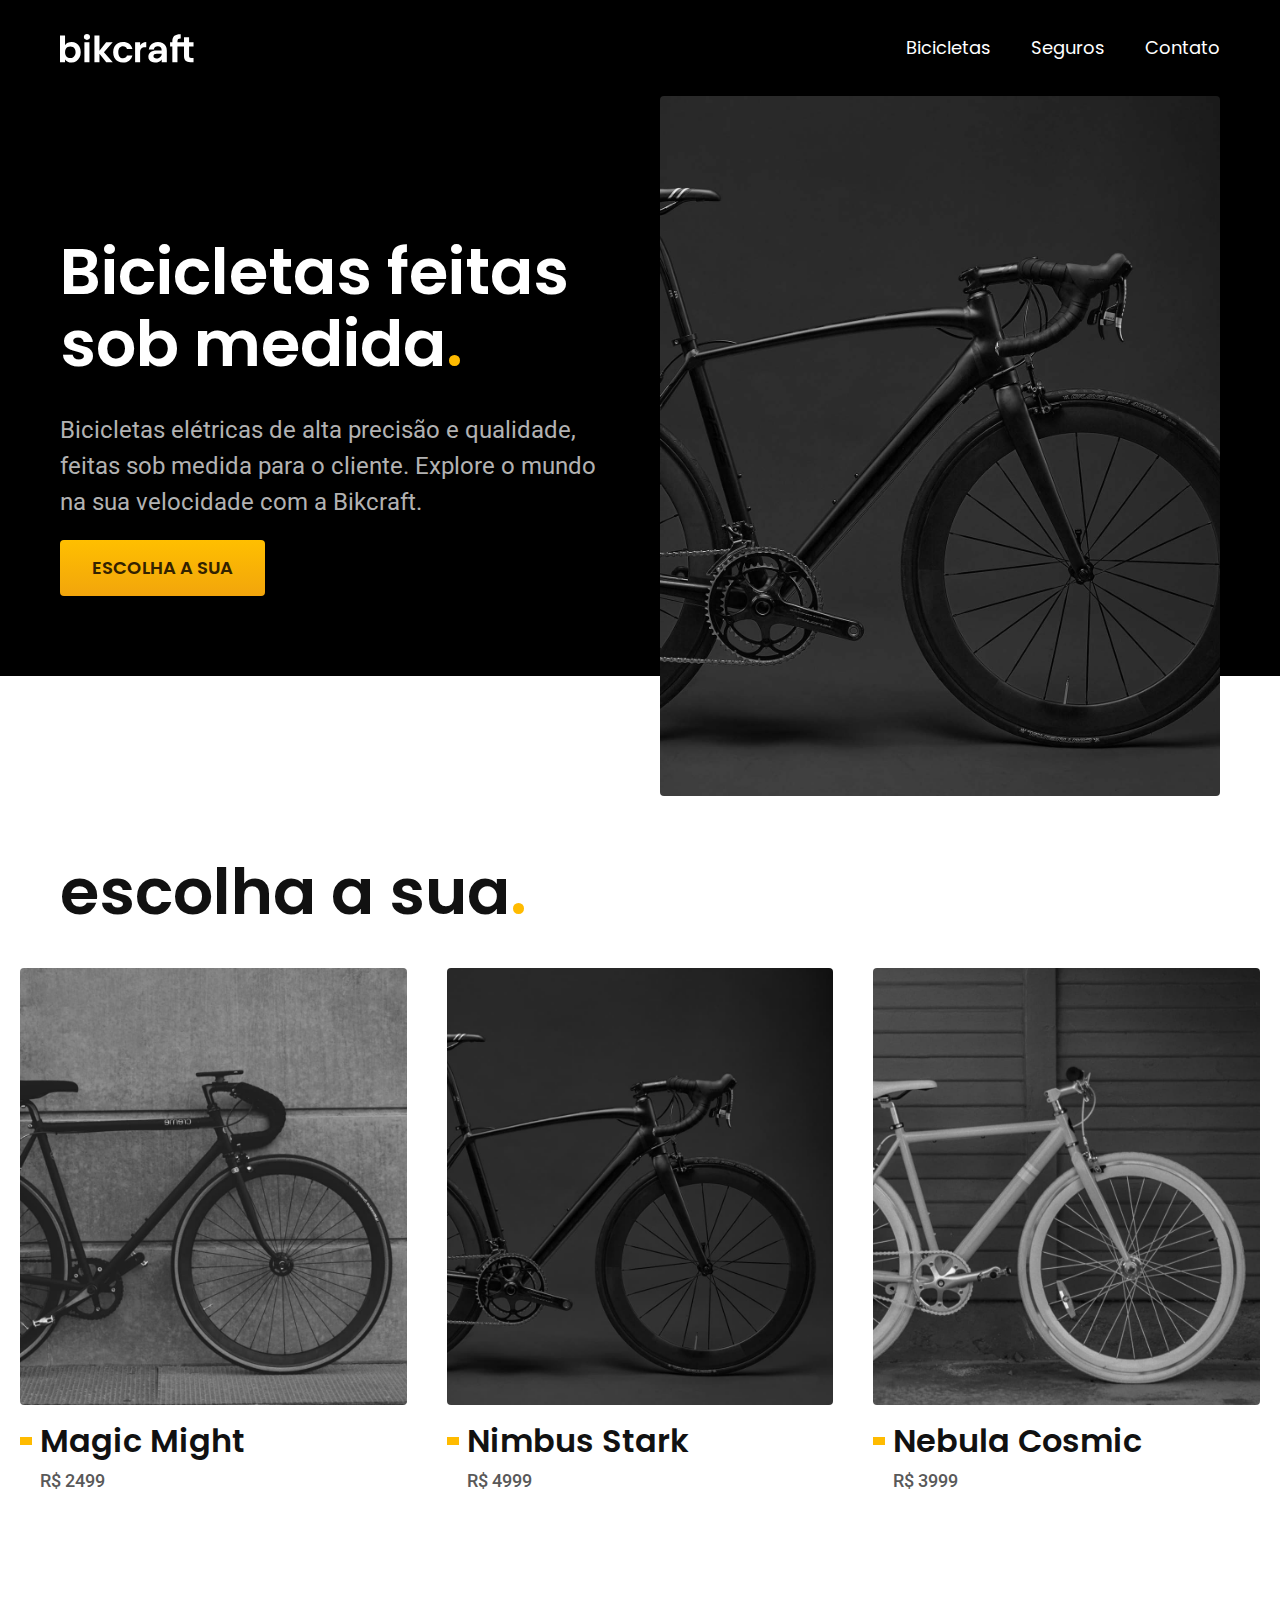
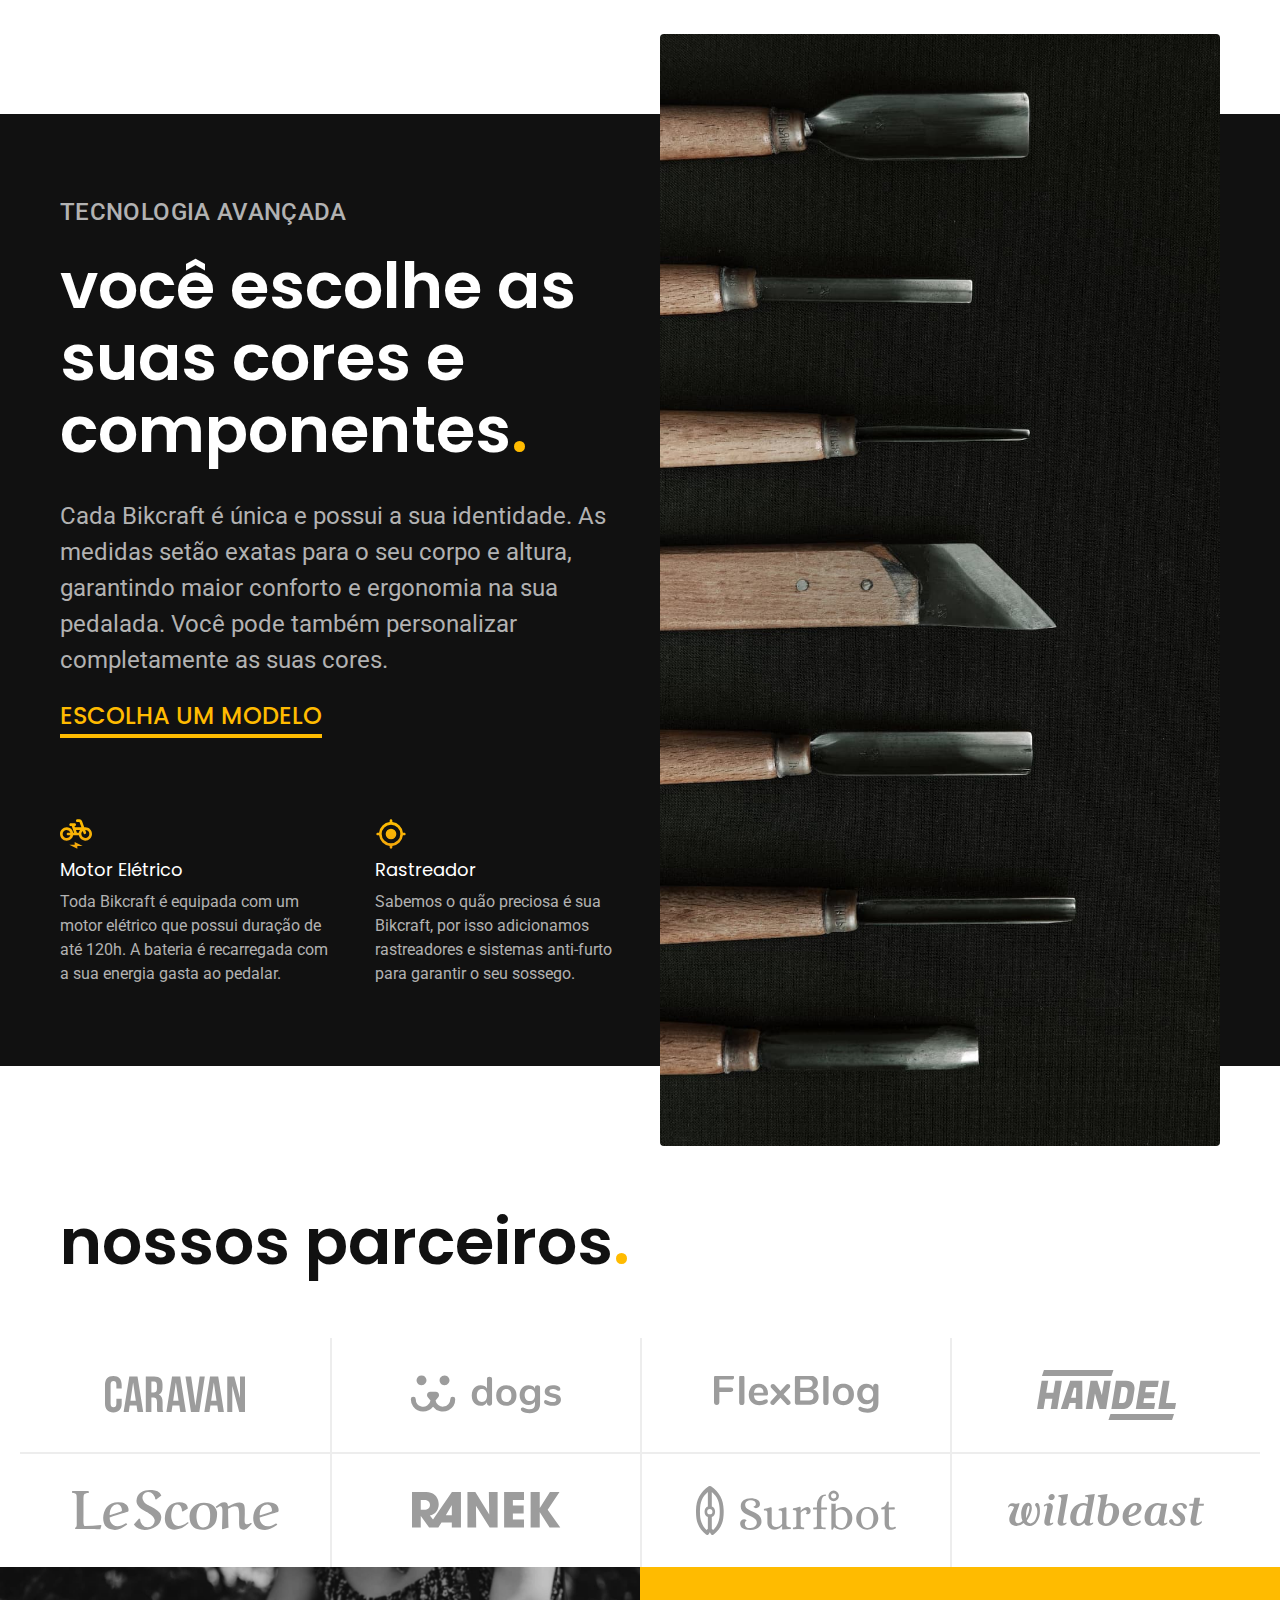
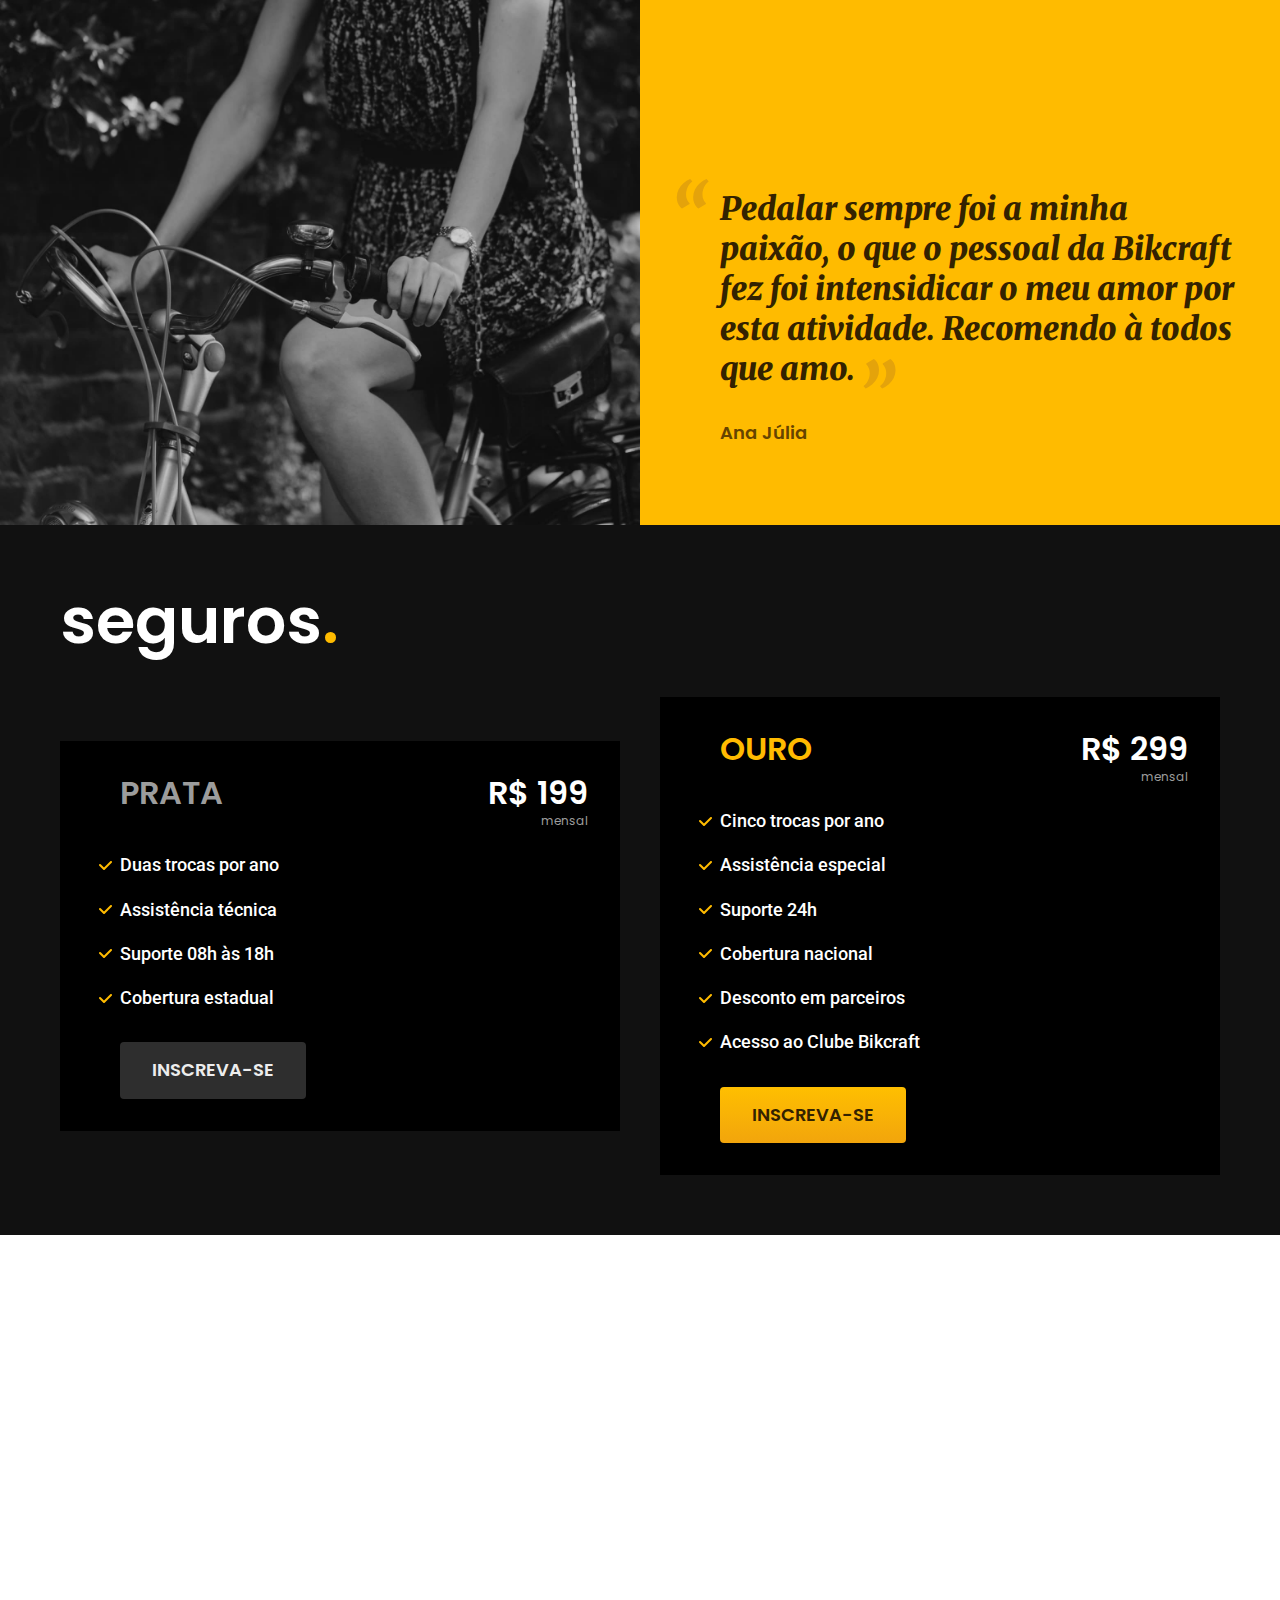
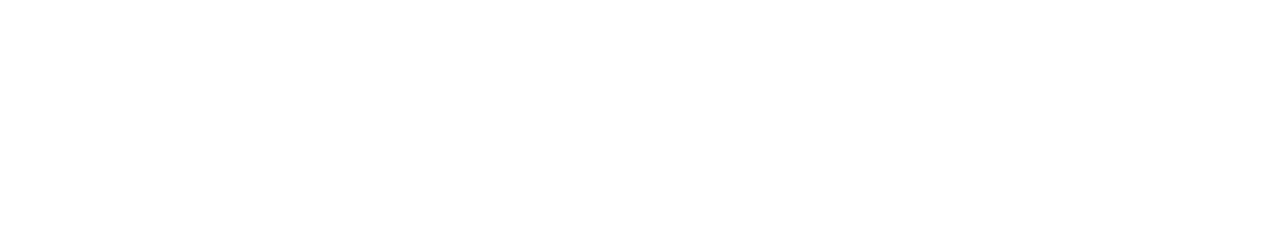
==== index.html @ b36f0c4a "Seguros" ====
<!DOCTYPE html>
<html lang="pt-br">
<head>
  <title>Bikcraft - Bicicletas Elétricas</title>
  <meta name="description" content="Bicicletas elétricas de alta precisão e qualidade, feitas sob medida para o cliente. Explore o mundo na sua velocidade com a Bikcraft.">
  <meta charset="UTF-8">
  <meta name="viewport" content="width=device-width, initial-scale=1.0">
  <link rel="stylesheet" href="./assets/css/style.css">
  <!-- Fonts -->
  <link rel="preconnect" href="https://fonts.googleapis.com">
  <link rel="preconnect" href="https://fonts.gstatic.com" crossorigin>
  <link href="https://fonts.googleapis.com/css2?family=Merriweather:ital,wght@1,900&family=Poppins:wght@400;600&family=Roboto:wght@400;500&display=swap" rel="stylesheet">
</head>
<body>
  <header class="header-bg">
    <div class="header container">
      <a href="./"><img src="./assets/img/bikcraft.svg" alt="Bikcraft">
      </a>
      <nav aria-label="primaria">
        <ul class="header-menu font-1-m cor-0">
          <li><a class="" href="./bicicletas.html">Bicicletas</a></li>
          <li><a href="./seguros.html">Seguros</a></li>
          <li><a href="./contato.html">Contato</a></li>
        </ul>
      </nav>
    </div>
  </header>

  <main class="introducao-bg">
    <div class="introducao container">
      <div class="introducao-conteudo">
        <h1 class="font-1-xxl cor-0">Bicicletas feitas sob medida<span class="cor-p1">.</span></h1>
        <p class="font-2-l cor-5">Bicicletas elétricas de alta precisão e qualidade,  feitas sob medida para o cliente. Explore o mundo na sua velocidade com a Bikcraft.</p>
        <a class="botao" href="./bicicletas.html">Escolha a sua</a>
      </div>
      <div>
      <img src="./assets/img/fotos/introducao.jpg" alt="Bicicleta elétrica preta">
    </div>
    </div>
  </main>

  <article class="bicicletas-lista">
    <h2 class="container font-1-xxl">escolha a sua<span class="cor-p1">.</span></h2>
    <ul>
      <li>
        <a href="./bicicletas/magic.html">
          <img src="./assets/img/bicicletas/magic-home.jpg" alt="Bicicleta Preta">
          <h3 class="font-1-xl">Magic Might</h3>
          <span class="font-2-m cor-8">R$ 2499</span>
        </a>
      </li>
      <li>
        <a href="./bicicletas/nimbus.html">
          <img src="./assets/img/bicicletas/nimbus-home.jpg" alt="Bicicleta Preta">
          <h3 class="font-1-xl">Nimbus Stark</h3>
          <span class="font-2-m cor-8">R$ 4999</span>
        </a>
      </li>
      <li>
        <a href="./bicicletas/nebula.html">
          <img src="./assets/img/bicicletas/nebula-home.jpg" alt="Bicicleta Preta">
          <h3 class="font-1-xl">Nebula Cosmic</h3>
          <span class="font-2-m cor-8">R$ 3999</span>
        </a>
      </li>
    </ul>
  </article>

  <article class="tecnologia-bg">
    <div class="tecnologia container">
      <div class="tecnologia-conteudo">
        <span class="font-2-l-b cor-5">Tecnologia Avançada</span>
        <h2 class="font-1-xxl cor-0">você escolhe as suas cores e componentes<span class="cor-p1">.</span></h2>
        <p class="font-2-l cor-5">Cada Bikcraft é única e possui a sua identidade. As medidas setão exatas para o seu corpo e altura, garantindo maior conforto e ergonomia na sua pedalada. Você pode também personalizar completamente as suas cores.</p>
        <a class="link" href="./bicicletas.html">Escolha um modelo</a>
        <div class="tecnologia-vantagens">
          <div>
            <img src="./assets/img/icones/eletrica.svg" alt="">
            <h3 class="font-1-m cor-0">Motor Elétrico</h3>
            <p class="font-2-s cor-5">Toda Bikcraft é equipada com um motor elétrico que possui duração de até 120h. A bateria é recarregada com a sua energia gasta ao pedalar.</p>
          </div>
          <div>
            <img src="./assets/img/icones/rastreador.svg" alt="">
            <h3 class="font-1-m cor-0">Rastreador</h3>
            <p class="font-2-s cor-5">Sabemos o quão preciosa é sua Bikcraft, por isso adicionamos rastreadores e sistemas anti-furto para garantir o seu sossego.</p>
          </div>
        </div>
      </div>

      <div class="tecnologia-imagem">
        <img src="./assets/img/fotos/tecnologia.jpg" alt="">
      </div>
    </div>
  </article>

  <section class="parceiros" aria-label="Nossos Parceiros">
    <h2 class="container font-1-xxl">nossos parceiros<span class="cor-p1">.</span></h2>

    <ul>
      <li><img src="./assets/img/parceiros/caravan.svg" alt="Caravan"></li>
      <li><img src="./assets/img/parceiros/dogs.svg" alt="Dogs"></li>
      <li><img src="./assets/img/parceiros/flexblog.svg" alt="Flexblog"></li>
      <li><img src="./assets/img/parceiros/handel.svg" alt="Handel"></li>
      <li><img src="./assets/img/parceiros/lescone.svg" alt="Lescone"></li>
      <li><img src="./assets/img/parceiros/ranek.svg" alt="Ranek"></li>
      <li><img src="./assets/img/parceiros/surfbot.svg" alt="Surfbot"></li>
      <li><img src="./assets/img/parceiros/wildbeast.svg" alt="Wildbeast"></li>
    </ul>
  </section>

  <section class="depoimento" aria-label="Depoimento">
    <div>
      <img src="./assets/img/fotos/depoimento.jpg" alt="">
    </div>
    <div class="depoimento-conteudo">
      <blockquote class="font-1-xl cor-p5">
        <p>Pedalar sempre foi a minha paixão, o que o pessoal da Bikcraft fez foi intensidicar o meu amor por esta atividade. Recomendo à todos que amo.</p>
      </blockquote>
      <span class="font-1-m-b cor-p4">Ana Júlia</span>
    </div>
  </section>

  <article class="seguros-bg">
    <div class="seguros container">
      <h2 class="font-1-xxl cor-0">seguros<span class="cor-p1">.</span></h2>
      <div class="seguros-item">
        <h3 class="font-1-xl cor-6">PRATA</h3>
        <span class="font-1-xl cor-0">R$ 199 <span class="font-1-xs cor-6">mensal</span></span>
        <ul class="font-2-m cor-0">
          <li>Duas trocas por ano</li>
          <li>Assistência técnica</li>
          <li>Suporte 08h às 18h</li>
          <li>Cobertura estadual</li>
        </ul>
        <a class="botao secundario" href="./orcamento.html">Inscreva-se</a>
      </div>
      <div class="seguros-item">
        <h3 class="font-1-xl cor-p1">OURO</h3>
        <span class="font-1-xl cor-0">R$ 299 <span class="font-1-xs cor-6">mensal</span></span>
        <ul class="font-2-m cor-0">
          <li>Cinco trocas por ano</li>
          <li>Assistência especial</li>
          <li>Suporte 24h</li>
          <li>Cobertura nacional</li>
          <li>Desconto em parceiros</li>
          <li>Acesso ao Clube Bikcraft</li>
        </ul>
        <a class="botao" href="./orcamento.html">Inscreva-se</a>
      </div>
    </div>
  </article>
</body>
</html>
---- assets/css/style.css ----
/* Global */
@import './global/global.css';
@import './utilidades/tipografia.css';
@import './utilidades/cores.css';

@import './global/header.css';

/* Utilidades */
@import './utilidades/componentes.css';

/* Home */
@import './home/introducao.css';
@import './home/tecnologia.css';
@import './home/parceiros.css';
@import './home/depoimento.css';

/* Bicicletas */
@import './bicicletas/bicicletas-lista.css';

/* Seguros */
@import './seguros/seguros.css';
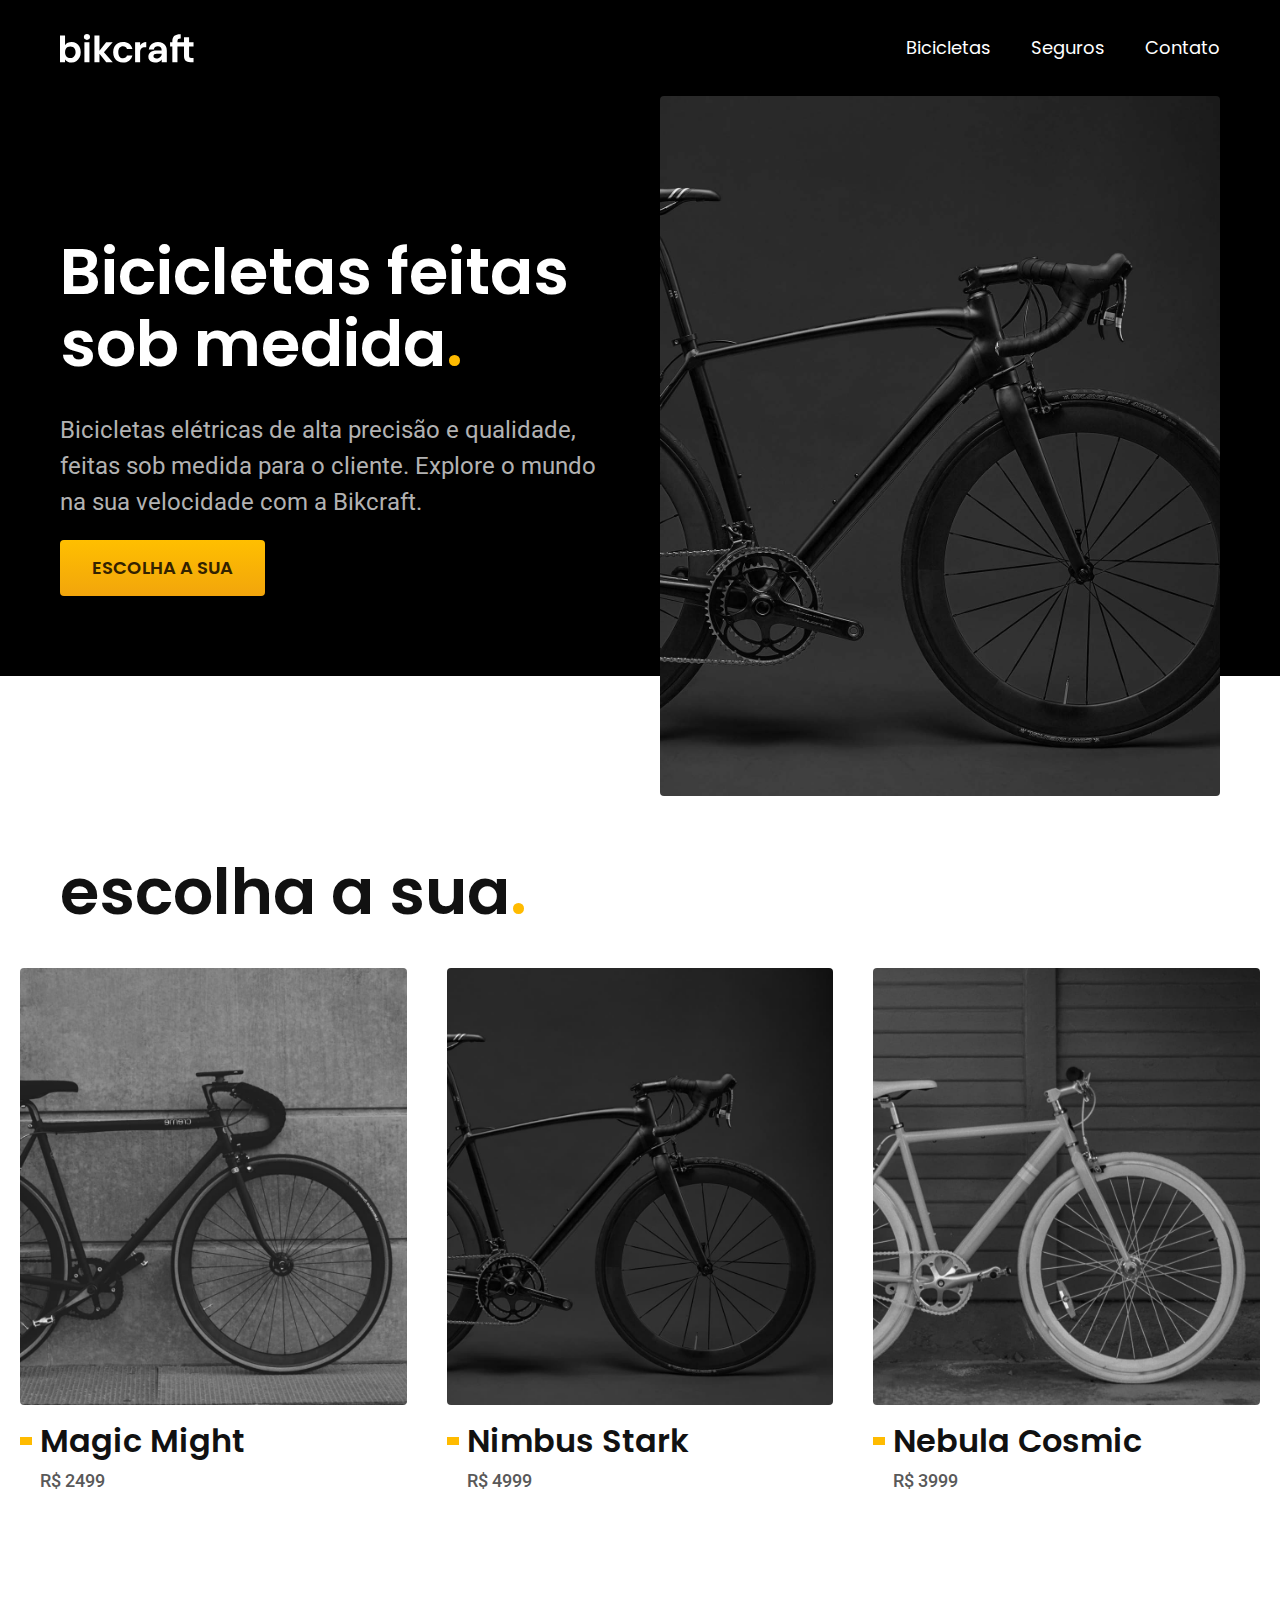
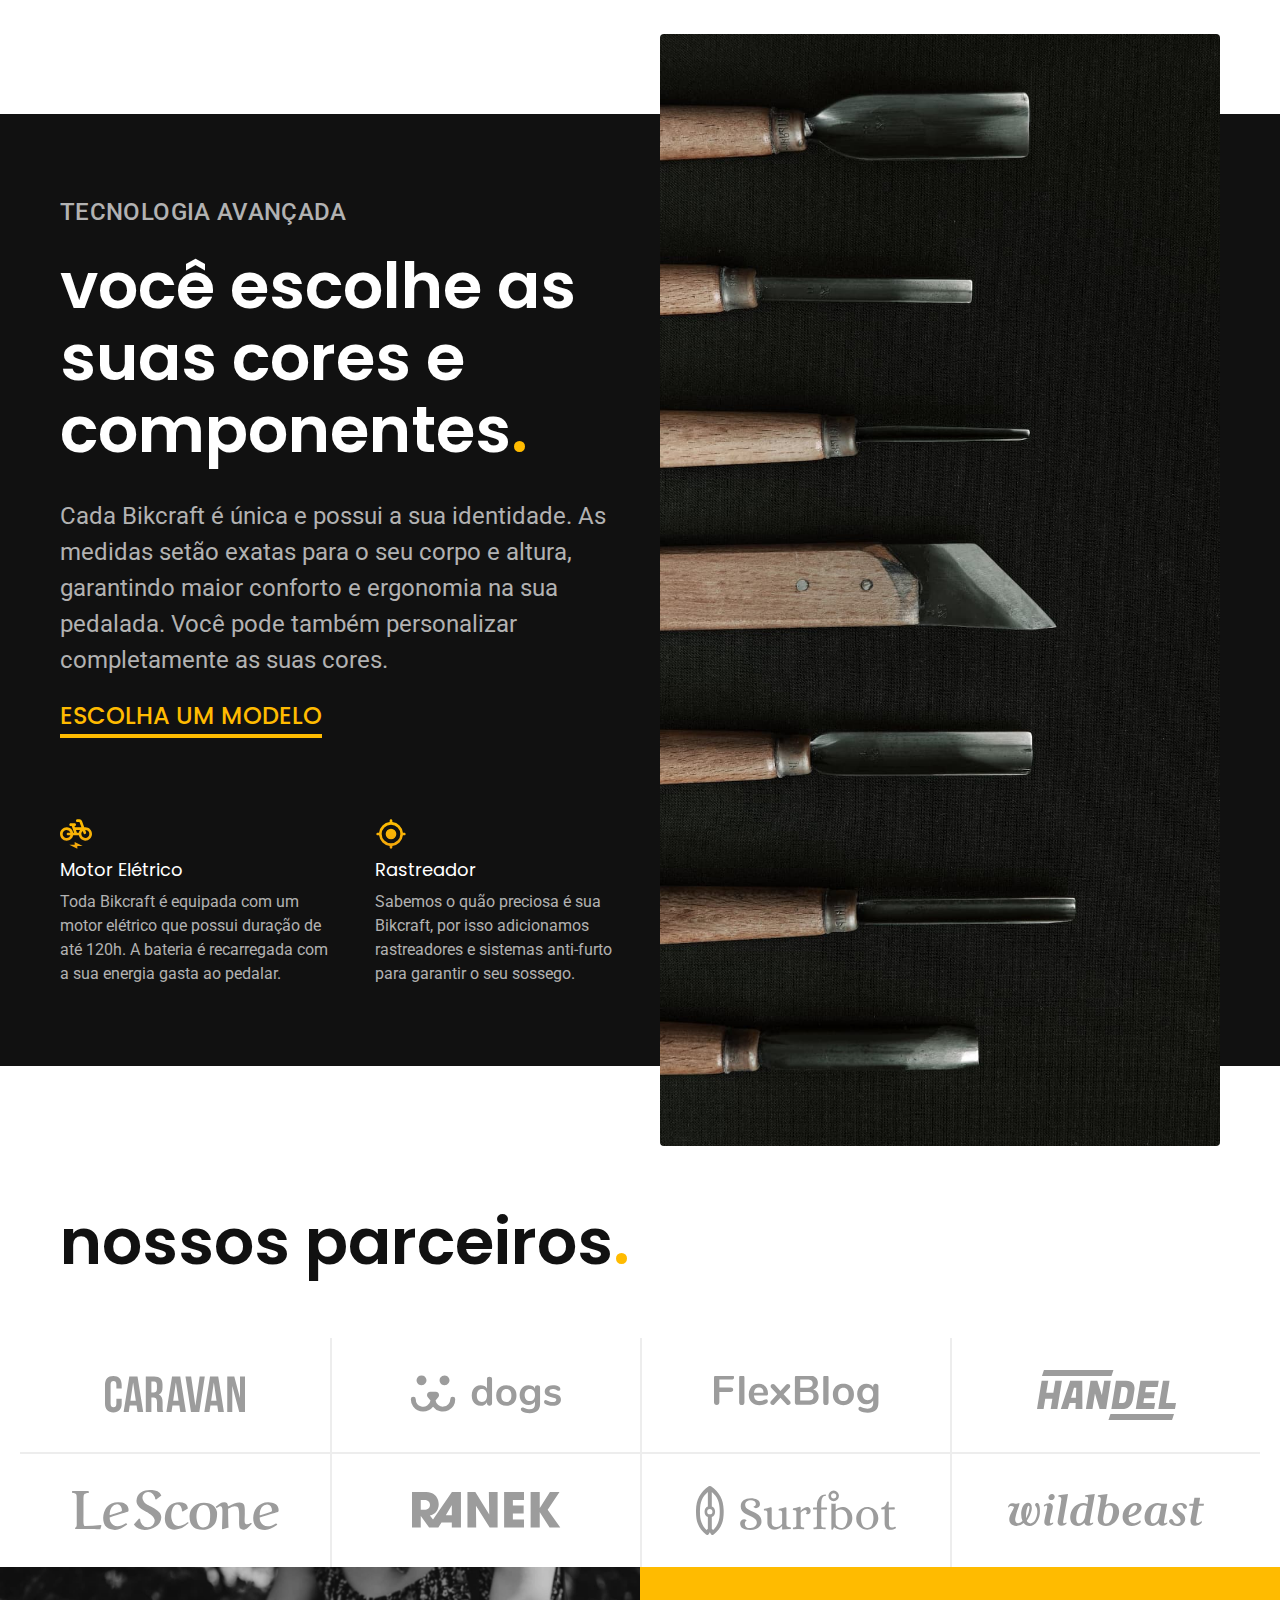
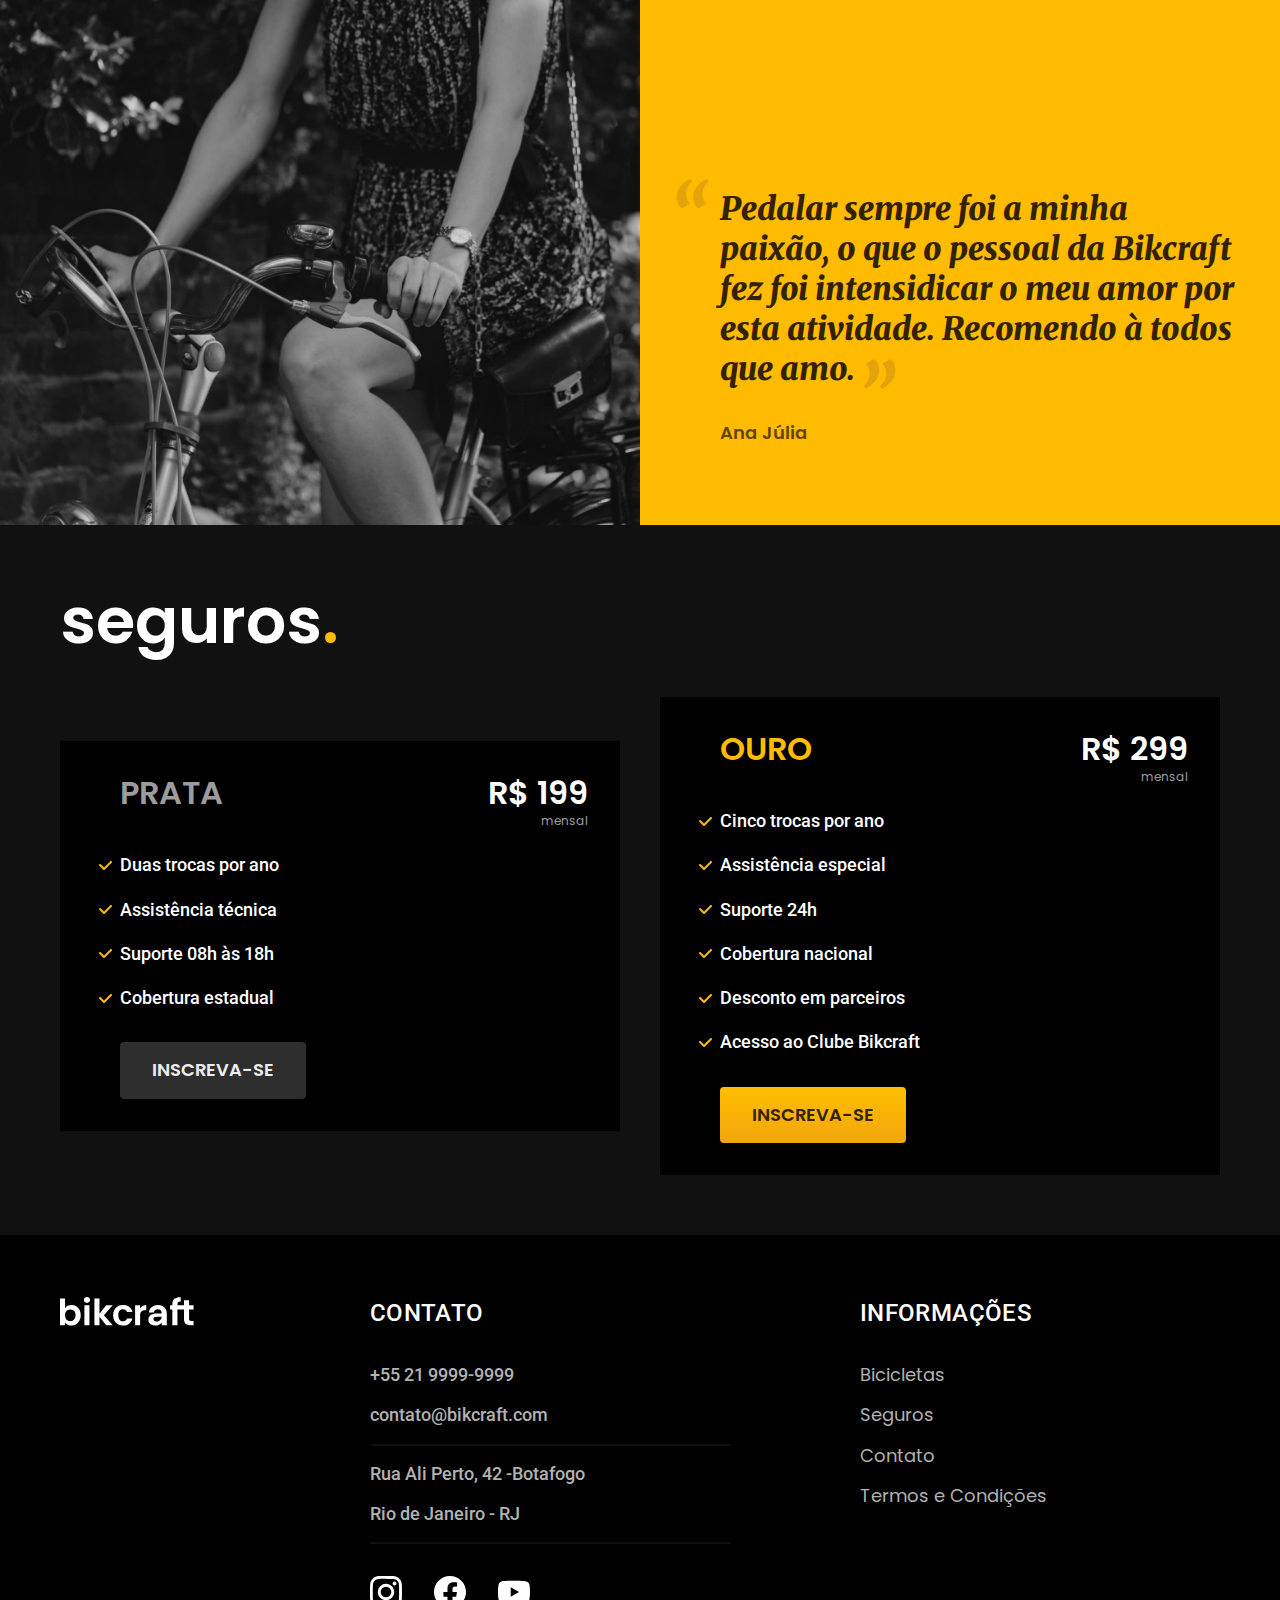
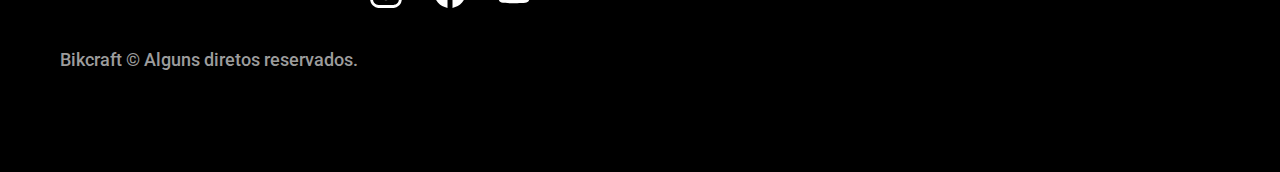
==== commit d1ad9c62: "Footer" ====
--- a/index.html
+++ b/index.html
@@ -18,7 +18,7 @@
       </a>
       <nav aria-label="primaria">
         <ul class="header-menu font-1-m cor-0">
-          <li><a class="" href="./bicicletas.html">Bicicletas</a></li>
+          <li><a href="./bicicletas.html">Bicicletas</a></li>
           <li><a href="./seguros.html">Seguros</a></li>
           <li><a href="./contato.html">Contato</a></li>
         </ul>
@@ -149,5 +149,43 @@
       </div>
     </div>
   </article>
+
+  <footer class="footer-bg">
+    <div class="footer container">
+      <img src="./assets/img/bikcraft.svg" alt="">
+      <div class="footer-contato">
+        <h3 class="font-2-l-b cor-0">Contato</h3>
+        <ul class="font-2-m cor-5">
+          <li><a href="tel:+552199999999">+55 21 9999-9999</a></li>
+          <li><a href="mailto:contato@bikcraft.com">contato@bikcraft.com</a></li>
+          <li>Rua Ali Perto, 42 -Botafogo</li>
+          <li>Rio de Janeiro - RJ</li>
+        </ul>
+        <div class="footer-redes">
+          <a href="./">
+            <img src="./assets/img/redes/instagram.svg" alt="instagram">
+          </a>
+          <a href="./">
+            <img src="./assets/img/redes/facebook.svg" alt="Facebook">
+          </a>
+          <a href="./">
+            <img src="./assets/img/redes/youtube.svg" alt="Youtube">
+          </a>
+        </div>
+      </div>
+      <div class="footer-informacoes">
+        <h3 class="font-2-l-b cor-0">Informações</h3>
+        <nav>
+          <ul class="font-1-m cor-5">
+            <li><a href="./bicicletas.html">Bicicletas</a></li>
+            <li><a href="./seguros.html">Seguros</a></li>
+             <li><a href="./contato.html">Contato</a></li>
+             <li><a href="./termos.html">Termos e Condições</a></li>
+          </ul>
+        </nav>
+      </div>
+      <p class=" footer-copy font-2-m cor-6">Bikcraft © Alguns diretos reservados.</p>
+    </div>
+  </footer>
 </body>
 </html>--- a/assets/css/style.css
+++ b/assets/css/style.css
@@ -4,6 +4,7 @@
 @import './utilidades/cores.css';
 
 @import './global/header.css';
+@import './global/footer.css';
 
 /* Utilidades */
 @import './utilidades/componentes.css';
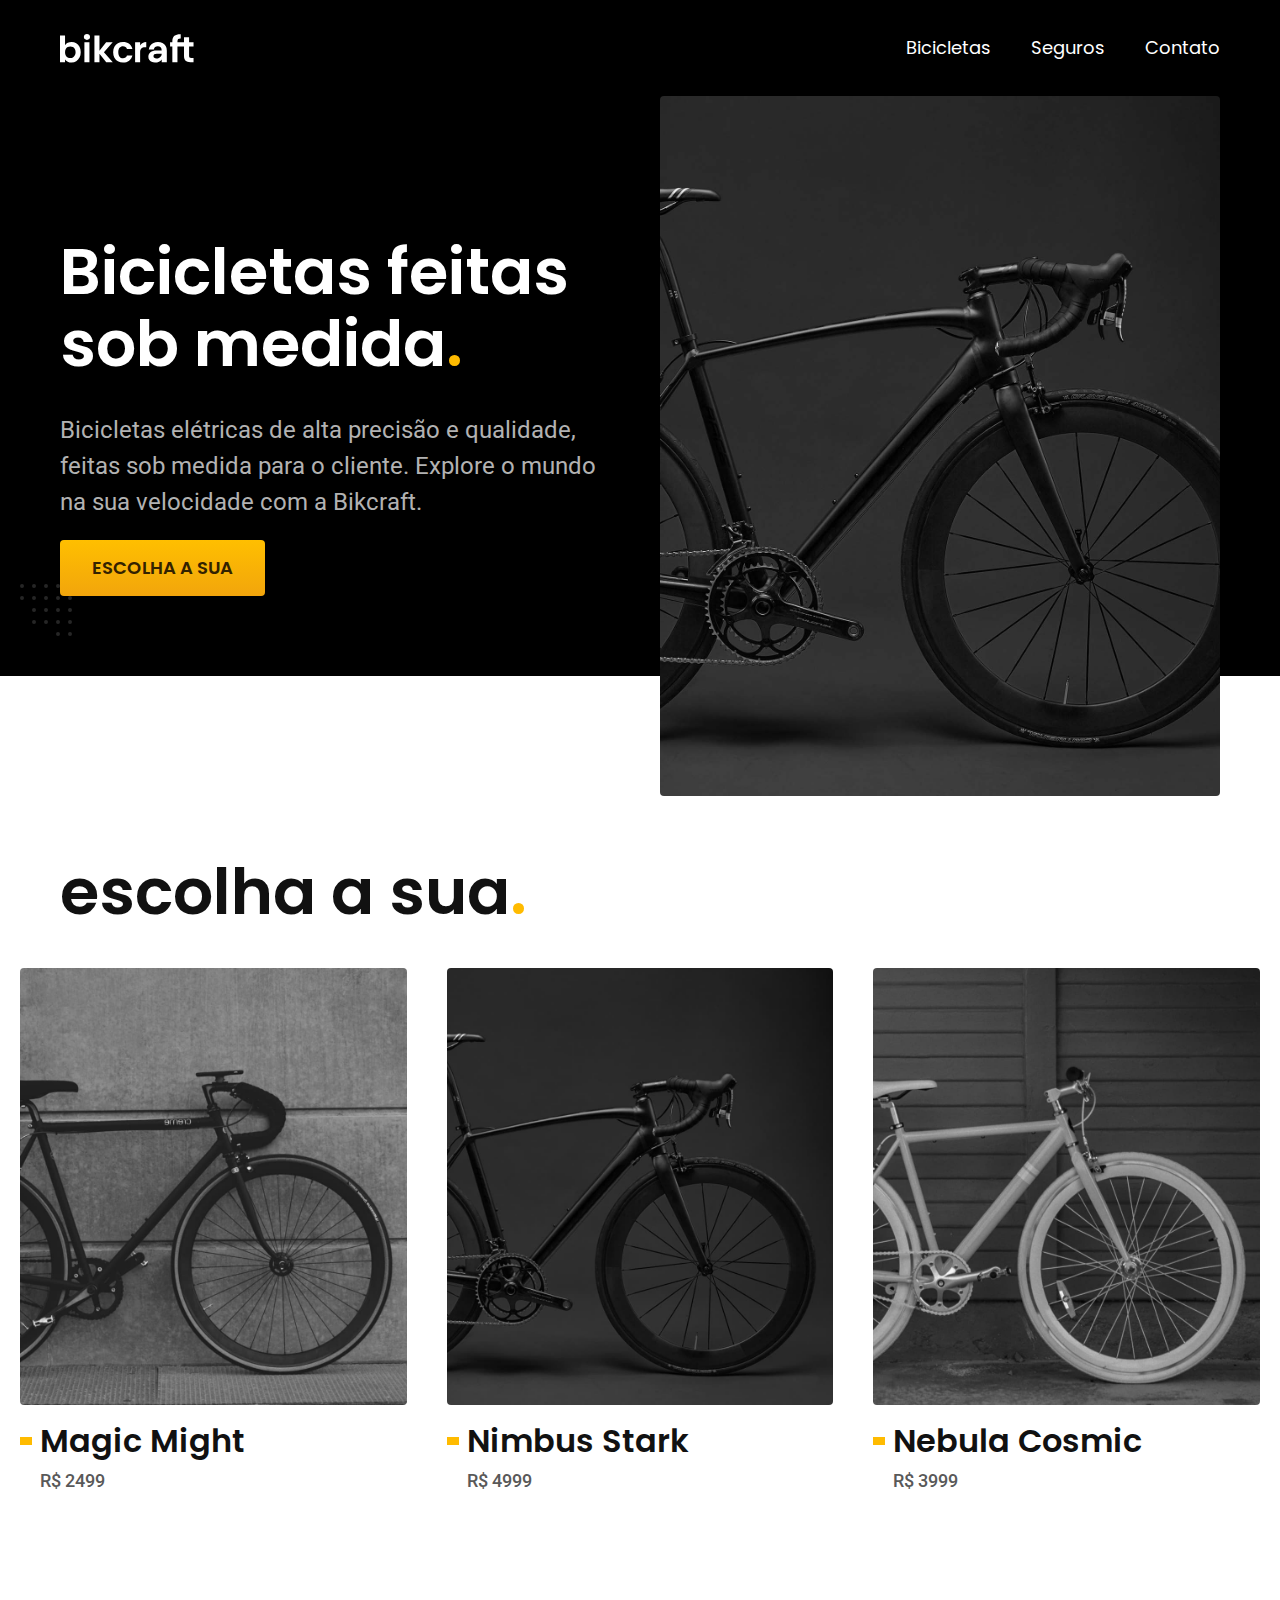
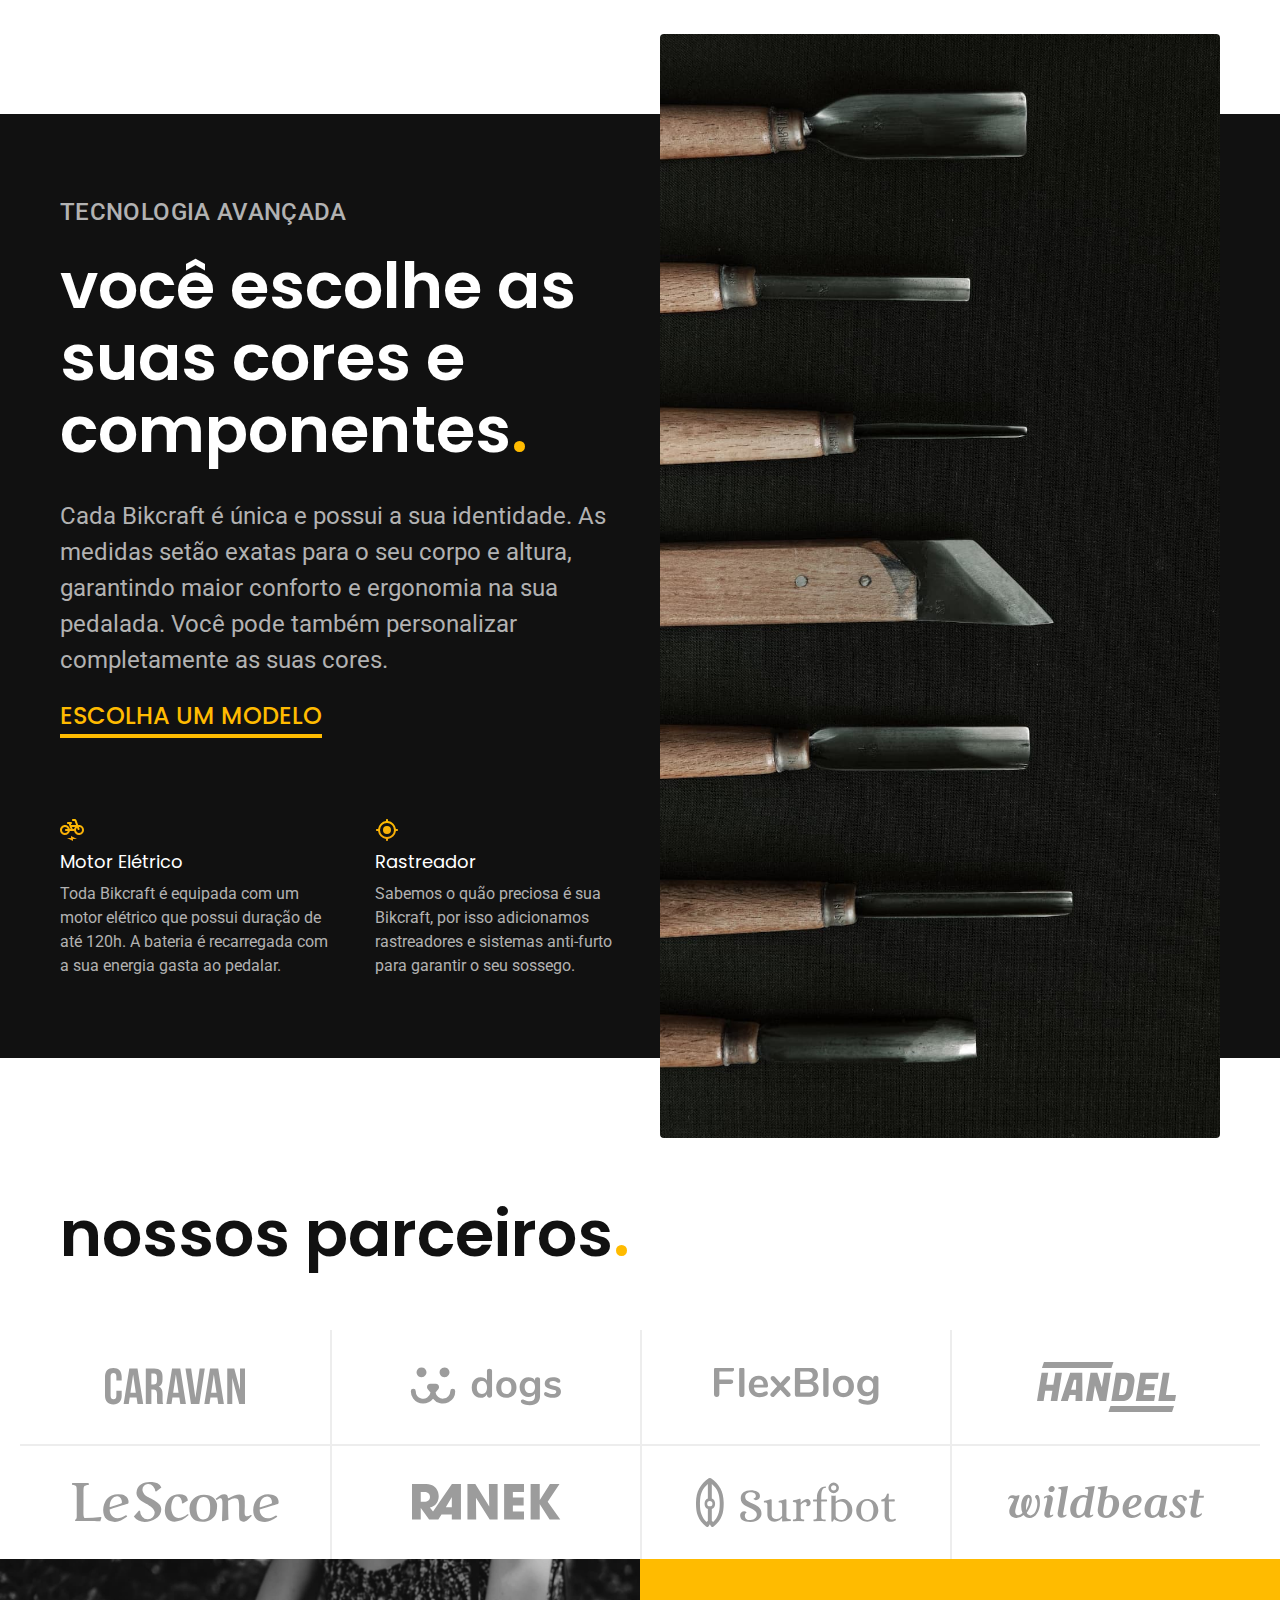
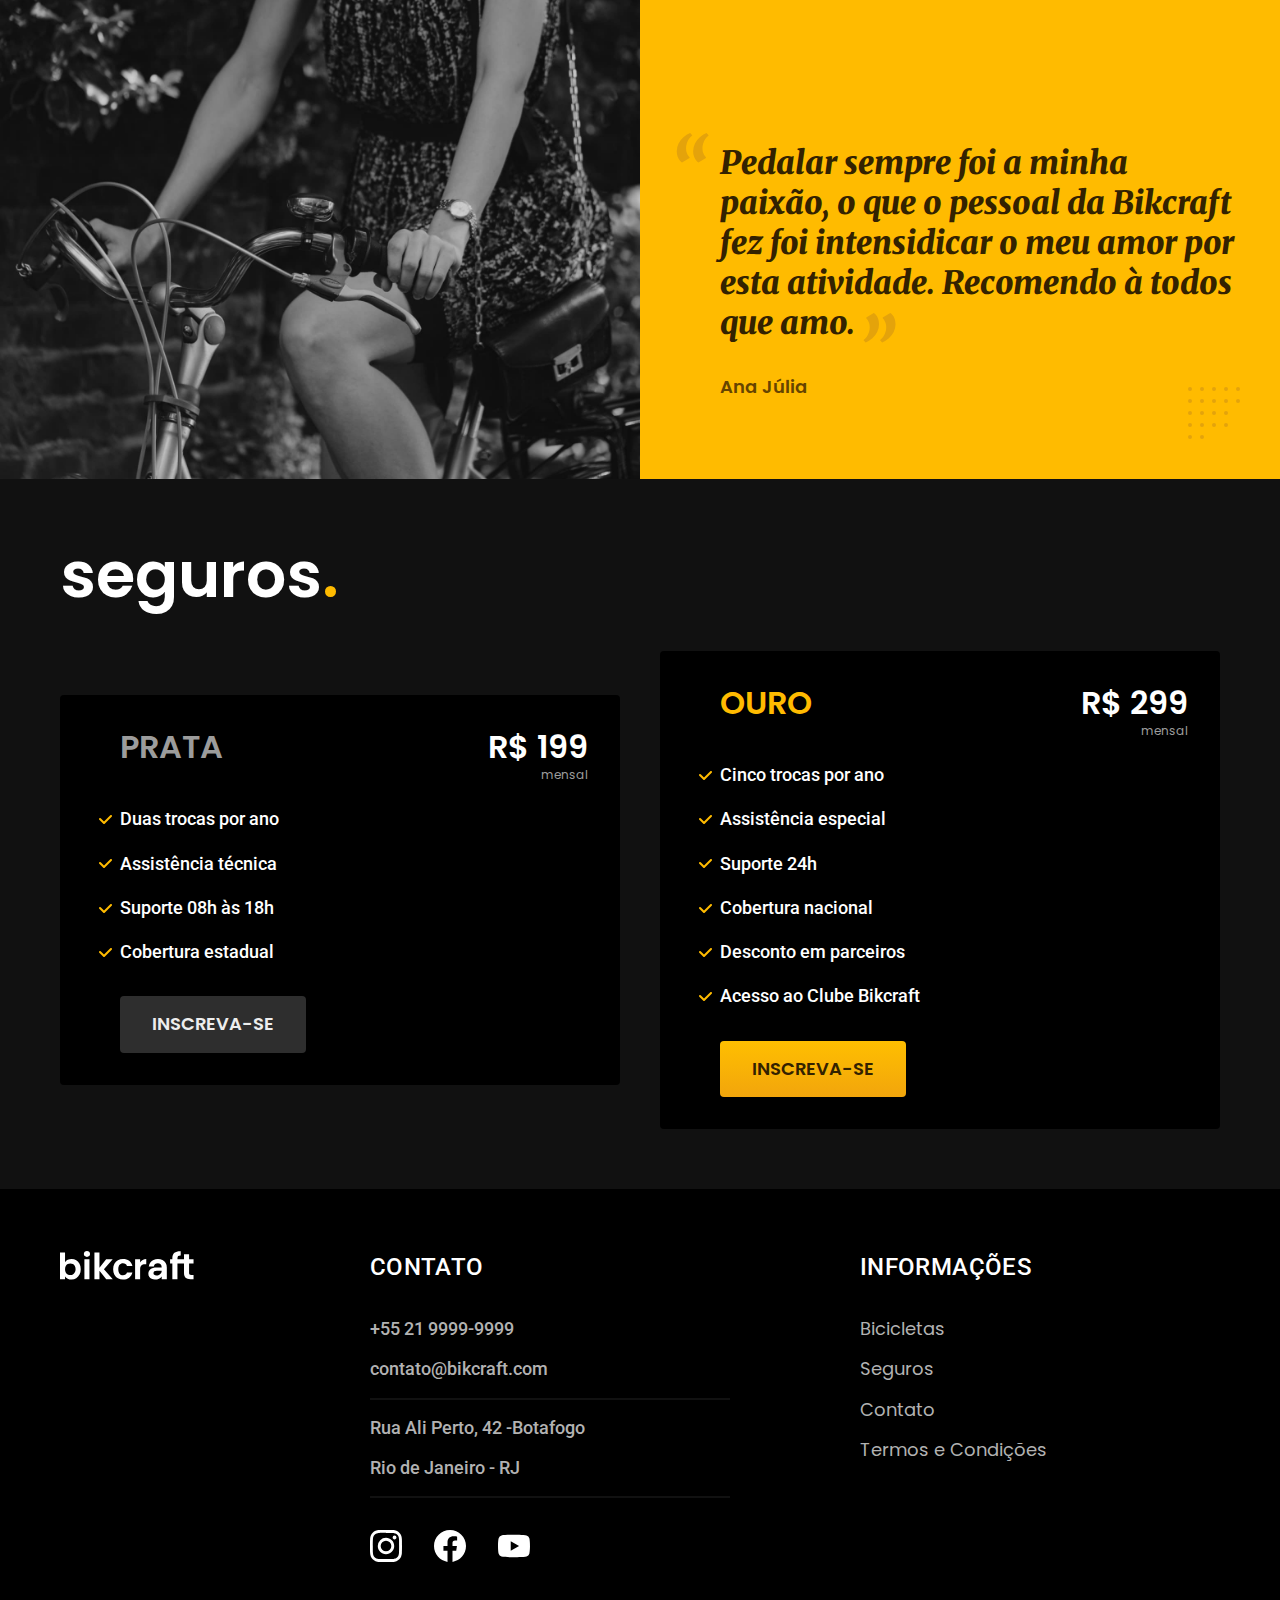
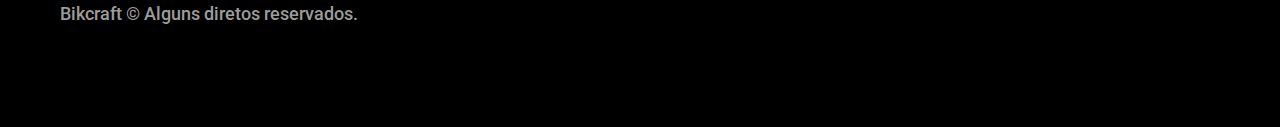
==== commit e0bf6f6f: "otimizações" ====
--- a/index.html
+++ b/index.html
@@ -1,20 +1,25 @@
 <!DOCTYPE html>
 <html lang="pt-br">
+
 <head>
+  <meta charset="UTF-8">
+  <meta name="viewport" content="width=device-width, initial-scale=1.0">
+
   <title>Bikcraft - Bicicletas Elétricas</title>
   <meta name="description" content="Bicicletas elétricas de alta precisão e qualidade, feitas sob medida para o cliente. Explore o mundo na sua velocidade com a Bikcraft.">
-  <meta charset="UTF-8">
-  <meta name="viewport" content="width=device-width, initial-scale=1.0">
-  <link rel="stylesheet" href="./assets/css/style.css">
-  <!-- Fonts -->
+
+  <link rel="preload" href="./css/style.css" ass="style">
+  <link rel="stylesheet" href="./css/style.css">
+
   <link rel="preconnect" href="https://fonts.googleapis.com">
   <link rel="preconnect" href="https://fonts.gstatic.com" crossorigin>
   <link href="https://fonts.googleapis.com/css2?family=Merriweather:ital,wght@1,900&family=Poppins:wght@400;600&family=Roboto:wght@400;500&display=swap" rel="stylesheet">
 </head>
+
 <body>
   <header class="header-bg">
     <div class="header container">
-      <a href="./"><img src="./assets/img/bikcraft.svg" alt="Bikcraft">
+      <a href="./"><img src="./img/bikcraft.svg" width="136" height="32" alt="Bikcraft">
       </a>
       <nav aria-label="primaria">
         <ul class="header-menu font-1-m cor-0">
@@ -30,12 +35,13 @@
     <div class="introducao container">
       <div class="introducao-conteudo">
         <h1 class="font-1-xxl cor-0">Bicicletas feitas sob medida<span class="cor-p1">.</span></h1>
-        <p class="font-2-l cor-5">Bicicletas elétricas de alta precisão e qualidade,  feitas sob medida para o cliente. Explore o mundo na sua velocidade com a Bikcraft.</p>
+        <p class="font-2-l cor-5">Bicicletas elétricas de alta precisão e qualidade, feitas sob medida para o cliente. Explore o mundo na sua velocidade com a Bikcraft.</p>
         <a class="botao" href="./bicicletas.html">Escolha a sua</a>
       </div>
-      <div>
-      <img src="./assets/img/fotos/introducao.jpg" alt="Bicicleta elétrica preta">
-    </div>
+      <picture>
+        <source media="(max-width: 800px)" srcset="./img/bicicletas/nimbus.jpg">
+        <img src="./img/fotos/introducao.jpg" width="1280" height="1600" alt="Bicicleta elétrica preta">
+      </picture>
     </div>
   </main>
 
@@ -44,21 +50,21 @@
     <ul>
       <li>
         <a href="./bicicletas/magic.html">
-          <img src="./assets/img/bicicletas/magic-home.jpg" alt="Bicicleta Preta">
+          <img src="./img/bicicletas/magic-home.jpg" width="920" height="1040" alt="Bicicleta Preta">
           <h3 class="font-1-xl">Magic Might</h3>
           <span class="font-2-m cor-8">R$ 2499</span>
         </a>
       </li>
       <li>
         <a href="./bicicletas/nimbus.html">
-          <img src="./assets/img/bicicletas/nimbus-home.jpg" alt="Bicicleta Preta">
+          <img src="./img/bicicletas/nimbus-home.jpg" width="920" height="1040" alt="Bicicleta Preta">
           <h3 class="font-1-xl">Nimbus Stark</h3>
           <span class="font-2-m cor-8">R$ 4999</span>
         </a>
       </li>
       <li>
         <a href="./bicicletas/nebula.html">
-          <img src="./assets/img/bicicletas/nebula-home.jpg" alt="Bicicleta Preta">
+          <img src="./img/bicicletas/nebula-home.jpg" width="920" height="1040" alt="Bicicleta Preta">
           <h3 class="font-1-xl">Nebula Cosmic</h3>
           <span class="font-2-m cor-8">R$ 3999</span>
         </a>
@@ -75,12 +81,12 @@
         <a class="link" href="./bicicletas.html">Escolha um modelo</a>
         <div class="tecnologia-vantagens">
           <div>
-            <img src="./assets/img/icones/eletrica.svg" alt="">
+            <img src="./img/icones/eletrica.svg" width="24" height="24" alt="">
             <h3 class="font-1-m cor-0">Motor Elétrico</h3>
             <p class="font-2-s cor-5">Toda Bikcraft é equipada com um motor elétrico que possui duração de até 120h. A bateria é recarregada com a sua energia gasta ao pedalar.</p>
           </div>
           <div>
-            <img src="./assets/img/icones/rastreador.svg" alt="">
+            <img src="./img/icones/rastreador.svg" width="24" height="24" alt="">
             <h3 class="font-1-m cor-0">Rastreador</h3>
             <p class="font-2-s cor-5">Sabemos o quão preciosa é sua Bikcraft, por isso adicionamos rastreadores e sistemas anti-furto para garantir o seu sossego.</p>
           </div>
@@ -88,7 +94,7 @@
       </div>
 
       <div class="tecnologia-imagem">
-        <img src="./assets/img/fotos/tecnologia.jpg" alt="">
+        <img src="./img/fotos/tecnologia.jpg" width="1200" height="1920" alt="">
       </div>
     </div>
   </article>
@@ -97,20 +103,20 @@
     <h2 class="container font-1-xxl">nossos parceiros<span class="cor-p1">.</span></h2>
 
     <ul>
-      <li><img src="./assets/img/parceiros/caravan.svg" alt="Caravan"></li>
-      <li><img src="./assets/img/parceiros/dogs.svg" alt="Dogs"></li>
-      <li><img src="./assets/img/parceiros/flexblog.svg" alt="Flexblog"></li>
-      <li><img src="./assets/img/parceiros/handel.svg" alt="Handel"></li>
-      <li><img src="./assets/img/parceiros/lescone.svg" alt="Lescone"></li>
-      <li><img src="./assets/img/parceiros/ranek.svg" alt="Ranek"></li>
-      <li><img src="./assets/img/parceiros/surfbot.svg" alt="Surfbot"></li>
-      <li><img src="./assets/img/parceiros/wildbeast.svg" alt="Wildbeast"></li>
+      <li><img src="./img/parceiros/caravan.svg" width="140" height="38" alt="Caravan"></li>
+      <li><img src="./img/parceiros/dogs.svg" width="152" height="39" alt="Dogs"></li>
+      <li><img src="./img/parceiros/flexblog.svg" width="165" height="38" alt="Flexblog"></li>
+      <li><img src="./img/parceiros/handel.svg" width="139" height="50" alt="Handel"></li>
+      <li><img src="./img/parceiros/lescone.svg" width="208" height="41" alt="Lescone"></li>
+      <li><img src="./img/parceiros/ranek.svg" width="149" height="36" alt="Ranek"></li>
+      <li><img src="./img/parceiros/surfbot.svg" width="200" height="49" alt="Surfbot"></li>
+      <li><img src="./img/parceiros/wildbeast.svg" width="196" height="34" alt="Wildbeast"></li>
     </ul>
   </section>
 
   <section class="depoimento" aria-label="Depoimento">
     <div>
-      <img src="./assets/img/fotos/depoimento.jpg" alt="">
+      <img src="./img/fotos/depoimento.jpg" width="1560" height="1360" alt="">
     </div>
     <div class="depoimento-conteudo">
       <blockquote class="font-1-xl cor-p5">
@@ -152,7 +158,7 @@
 
   <footer class="footer-bg">
     <div class="footer container">
-      <img src="./assets/img/bikcraft.svg" alt="">
+      <img src="./img/bikcraft.svg" width="136" height="32" alt="">
       <div class="footer-contato">
         <h3 class="font-2-l-b cor-0">Contato</h3>
         <ul class="font-2-m cor-5">
@@ -163,13 +169,13 @@
         </ul>
         <div class="footer-redes">
           <a href="./">
-            <img src="./assets/img/redes/instagram.svg" alt="instagram">
+            <img src="./img/redes/instagram.svg" width="32" height="32" alt="instagram">
           </a>
           <a href="./">
-            <img src="./assets/img/redes/facebook.svg" alt="Facebook">
+            <img src="./img/redes/facebook.svg" width="32" height="32" alt="Facebook">
           </a>
           <a href="./">
-            <img src="./assets/img/redes/youtube.svg" alt="Youtube">
+            <img src="./img/redes/youtube.svg" width="32" height="32" alt="Youtube">
           </a>
         </div>
       </div>
@@ -179,8 +185,8 @@
           <ul class="font-1-m cor-5">
             <li><a href="./bicicletas.html">Bicicletas</a></li>
             <li><a href="./seguros.html">Seguros</a></li>
-             <li><a href="./contato.html">Contato</a></li>
-             <li><a href="./termos.html">Termos e Condições</a></li>
+            <li><a href="./contato.html">Contato</a></li>
+            <li><a href="./termos.html">Termos e Condições</a></li>
           </ul>
         </nav>
       </div>
@@ -188,4 +194,5 @@
     </div>
   </footer>
 </body>
+
 </html>--- a/css/style.css
+++ b/css/style.css
@@ -0,0 +1,40 @@
+/* Global */
+@import './global/global.css';
+@import './utilidades/tipografia.css';
+@import './utilidades/cores.css';
+
+@import './global/header.css';
+@import './global/footer.css';
+
+/* Utilidades */
+@import './utilidades/componentes.css';
+@import './utilidades/formulario.css';
+
+/* Home */
+@import './home/introducao.css';
+@import './home/tecnologia.css';
+@import './home/parceiros.css';
+@import './home/depoimento.css';
+
+/* Bicicletas */
+@import './bicicletas/bicicletas-lista.css';
+@import './bicicletas/bicicletas.css';
+
+/* Bicicleta */
+@import './bicicleta/bicicleta.css';
+@import './bicicleta/seguro.css';
+
+/* Seguros */
+@import './seguros/seguros.css';
+@import './seguros/vantagens.css';
+@import './seguros/perguntas.css';
+
+/* Contato */
+@import './contato/contato.css';
+@import './contato/lojas.css';
+
+/* Contato */
+@import './orcamento/orcamento.css';
+
+/* Termos */
+@import './termos/termos.css';--- a/css/style.css
+++ b/css/style.css
@@ -0,0 +1,40 @@
+/* Global */
+@import './global/global.css';
+@import './utilidades/tipografia.css';
+@import './utilidades/cores.css';
+
+@import './global/header.css';
+@import './global/footer.css';
+
+/* Utilidades */
+@import './utilidades/componentes.css';
+@import './utilidades/formulario.css';
+
+/* Home */
+@import './home/introducao.css';
+@import './home/tecnologia.css';
+@import './home/parceiros.css';
+@import './home/depoimento.css';
+
+/* Bicicletas */
+@import './bicicletas/bicicletas-lista.css';
+@import './bicicletas/bicicletas.css';
+
+/* Bicicleta */
+@import './bicicleta/bicicleta.css';
+@import './bicicleta/seguro.css';
+
+/* Seguros */
+@import './seguros/seguros.css';
+@import './seguros/vantagens.css';
+@import './seguros/perguntas.css';
+
+/* Contato */
+@import './contato/contato.css';
+@import './contato/lojas.css';
+
+/* Contato */
+@import './orcamento/orcamento.css';
+
+/* Termos */
+@import './termos/termos.css';